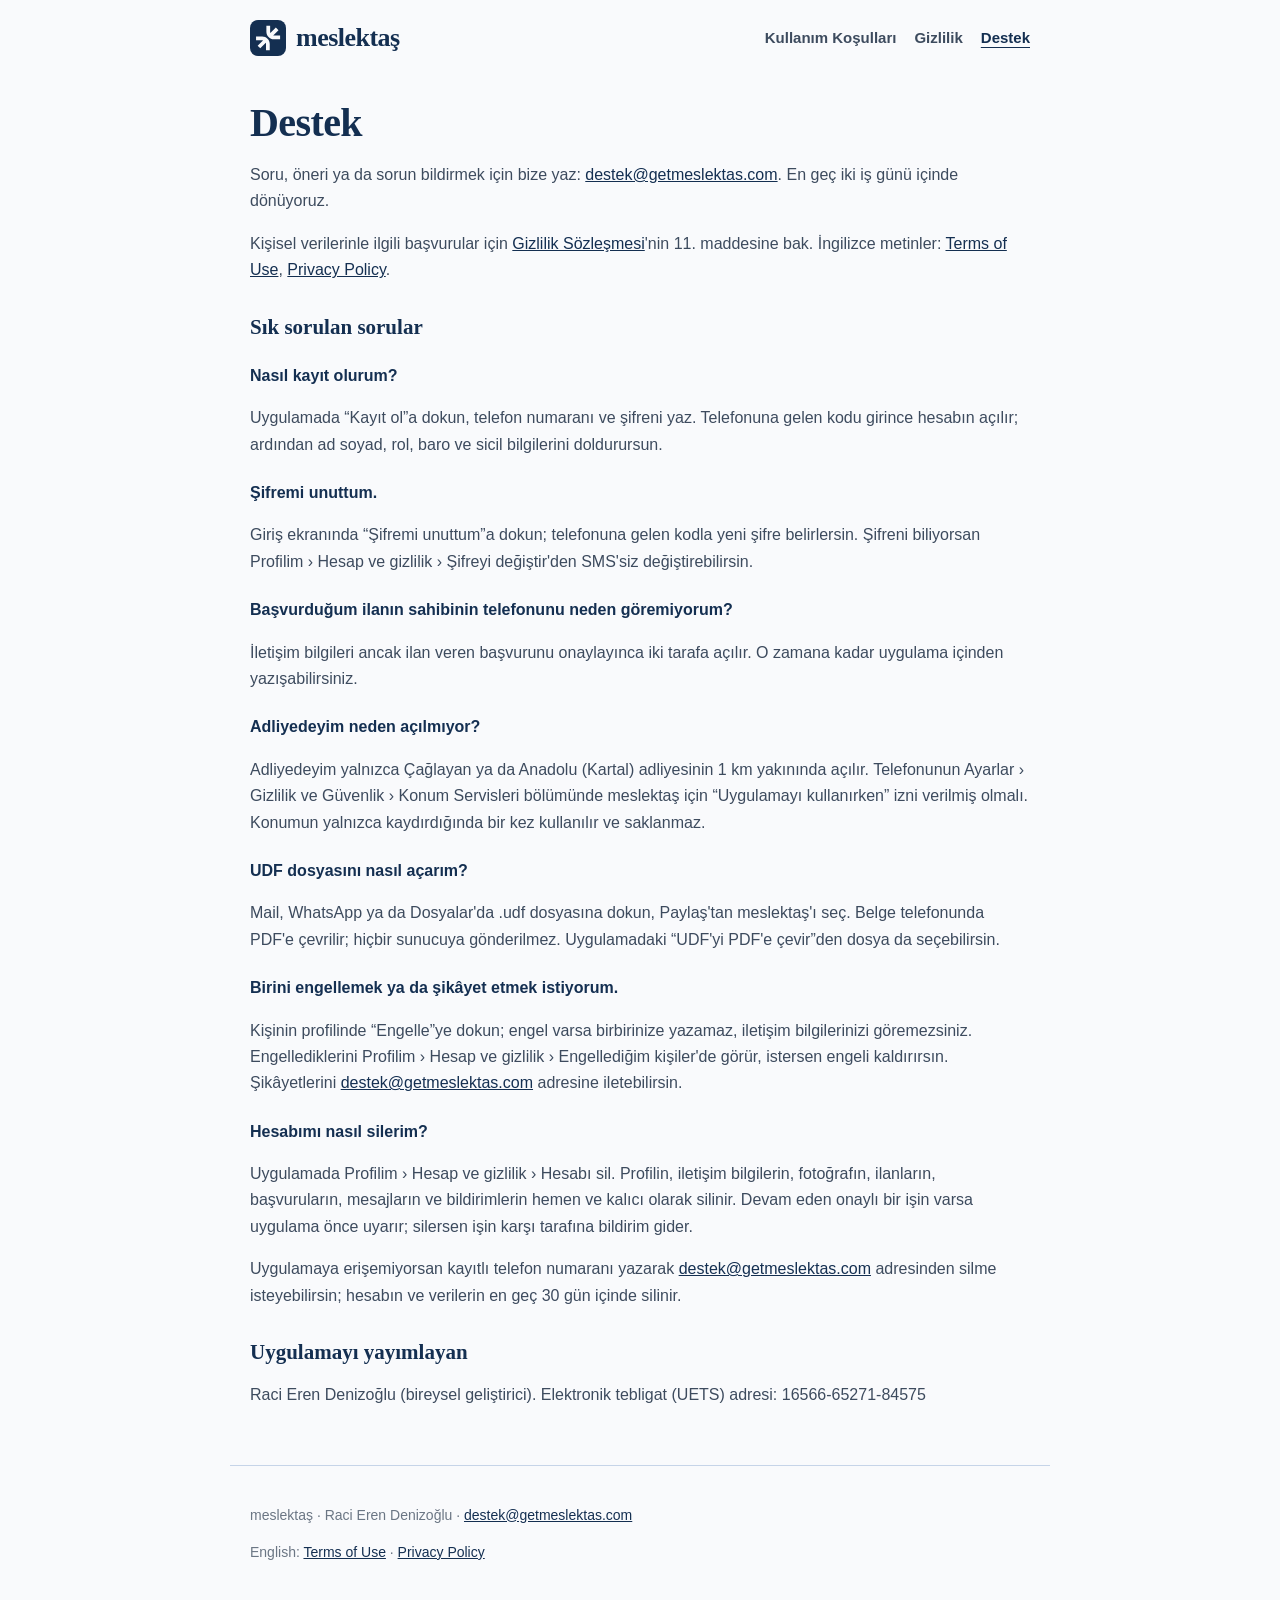
==== destek/index.html @ 65738073 "Site: 2026-10-09" ====
<!doctype html>
<html lang="tr">
<head>
<meta charset="utf-8">
<meta name="viewport" content="width=device-width, initial-scale=1">
<title>Destek · meslektaş</title>
<meta name="description" content="meslektaş destek ve sık sorulan sorular">
<link rel="icon" type="image/svg+xml" href="../favicon.svg">
<link rel="stylesheet" href="../site.css">
</head>
<body>
<header class="top">
  <a class="brand" href="../"><svg viewBox="0 0 1024 1024" aria-hidden="true"><rect width="1024" height="1024" rx="230" fill="#142F51"/><path fill="#F9FAFC" d="M347.592 471.648C465.914 471.648 561.832 567.567 561.832 685.889V861.481H455.269V685.889C455.269 673.288 453.104 661.193 449.127 649.954L292.6 806.482L217.248 731.13L368.196 580.181C361.527 578.889 354.639 578.211 347.592 578.211H172V471.648H347.592Z"/><path fill="#F9FAFC" d="M680.408 549.833C562.086 549.833 466.168 453.914 466.168 335.592V160H572.731V335.592C572.731 348.192 574.896 360.288 578.873 371.526L735.4 214.999L810.752 290.35L659.804 441.3C666.473 442.592 673.361 443.269 680.408 443.269H856V549.833H680.408Z"/></svg><span>meslektaş</span></a>
  <nav><a href="../kullanim-kosullari/">Kullanım Koşulları</a><a href="../gizlilik/">Gizlilik</a><a href="../destek/" aria-current="page">Destek</a></nav>
</header>
<main><article class="doc">
<h1>Destek</h1>
<p>Soru, öneri ya da sorun bildirmek için bize yaz: <a href="mailto:destek@getmeslektas.com">destek@getmeslektas.com</a>. En geç iki iş günü içinde dönüyoruz.</p>
<p>Kişisel verilerinle ilgili başvurular için <a href="../gizlilik/">Gizlilik Sözleşmesi</a>'nin 11. maddesine bak. İngilizce metinler: <a href="../terms/">Terms of Use</a>, <a href="../privacy/">Privacy Policy</a>.</p>

<h2>Sık sorulan sorular</h2>

<h3>Nasıl kayıt olurum?</h3>
<p>Uygulamada “Kayıt ol”a dokun, telefon numaranı ve şifreni yaz. Telefonuna gelen kodu girince hesabın açılır; ardından ad soyad, rol, baro ve sicil bilgilerini doldurursun.</p>

<h3>Şifremi unuttum.</h3>
<p>Giriş ekranında “Şifremi unuttum”a dokun; telefonuna gelen kodla yeni şifre belirlersin. Şifreni biliyorsan Profilim › Hesap ve gizlilik › Şifreyi değiştir'den SMS'siz değiştirebilirsin.</p>

<h3>Başvurduğum ilanın sahibinin telefonunu neden göremiyorum?</h3>
<p>İletişim bilgileri ancak ilan veren başvurunu onaylayınca iki tarafa açılır. O zamana kadar uygulama içinden yazışabilirsiniz.</p>

<h3>Adliyedeyim neden açılmıyor?</h3>
<p>Adliyedeyim yalnızca Çağlayan ya da Anadolu (Kartal) adliyesinin 1 km yakınında açılır. Telefonunun Ayarlar › Gizlilik ve Güvenlik › Konum Servisleri bölümünde meslektaş için “Uygulamayı kullanırken” izni verilmiş olmalı. Konumun yalnızca kaydırdığında bir kez kullanılır ve saklanmaz.</p>

<h3>UDF dosyasını nasıl açarım?</h3>
<p>Mail, WhatsApp ya da Dosyalar'da .udf dosyasına dokun, Paylaş'tan meslektaş'ı seç. Belge telefonunda PDF'e çevrilir; hiçbir sunucuya gönderilmez. Uygulamadaki “UDF'yi PDF'e çevir”den dosya da seçebilirsin.</p>

<h3>Birini engellemek ya da şikâyet etmek istiyorum.</h3>
<p>Kişinin profilinde “Engelle”ye dokun; engel varsa birbirinize yazamaz, iletişim bilgilerinizi göremezsiniz. Engellediklerini Profilim › Hesap ve gizlilik › Engellediğim kişiler'de görür, istersen engeli kaldırırsın. Şikâyetlerini <a href="mailto:destek@getmeslektas.com">destek@getmeslektas.com</a> adresine iletebilirsin.</p>

<h3 id="hesap-silme">Hesabımı nasıl silerim?</h3>
<p>Uygulamada Profilim › Hesap ve gizlilik › Hesabı sil. Profilin, iletişim bilgilerin, fotoğrafın, ilanların, başvuruların, mesajların ve bildirimlerin hemen ve kalıcı olarak silinir. Devam eden onaylı bir işin varsa uygulama önce uyarır; silersen işin karşı tarafına bildirim gider.</p>
<p>Uygulamaya erişemiyorsan kayıtlı telefon numaranı yazarak <a href="mailto:destek@getmeslektas.com?subject=Hesap%20silme">destek@getmeslektas.com</a> adresinden silme isteyebilirsin; hesabın ve verilerin en geç 30 gün içinde silinir.</p>

<h2>Uygulamayı yayımlayan</h2>
<p>Raci Eren Denizoğlu (bireysel geliştirici). Elektronik tebligat (UETS) adresi: 16566-65271-84575</p>
</article></main>
<footer class="foot">
  <p>meslektaş · Raci Eren Denizoğlu · <a href="mailto:destek@getmeslektas.com">destek@getmeslektas.com</a></p>
  <p>English: <a href="../terms/">Terms of Use</a> · <a href="../privacy/">Privacy Policy</a></p>
</footer>
</body>
</html>
---- site.css ----
/* meslektaş internet sitesi: uygulamanın renkleri ve dili, sade, telefonda okunur. */
:root {
  --bg: #f9fafc; --surface: #fff; --text: #142f51; --text-2: #3d4b5e; --muted: #6b7684;
  --border: #c6d4e8; --accent: #142f51; --mark: #fff3bf;
  color-scheme: light dark;
}
@media (prefers-color-scheme: dark) {
  :root { --bg: #131417; --surface: #1d2026; --text: #f1f3f7; --text-2: #c7ccd4; --muted: #959ba5; --border: #38414f; --accent: #4e82cc; --mark: #4a3e28; }
}
* { box-sizing: border-box; }
html { -webkit-text-size-adjust: 100%; }
body { margin: 0; background: var(--bg); color: var(--text); font: 16px/1.65 -apple-system, BlinkMacSystemFont, "Segoe UI", Roboto, sans-serif; }
a { color: var(--accent); }
.top { display: flex; flex-wrap: wrap; gap: 12px 24px; align-items: center; justify-content: space-between; max-width: 820px; margin: 0 auto; padding: 20px; }
.brand { display: flex; align-items: center; gap: 10px; color: var(--text); text-decoration: none; font: 600 26px/1 Georgia, "Times New Roman", serif; letter-spacing: -0.02em; }
.brand svg { width: 36px; height: 36px; }
.top nav { display: flex; flex-wrap: wrap; gap: 6px 18px; font-size: 15px; font-weight: 600; }
.top nav a { color: var(--text-2); text-decoration: none; }
.top nav a[aria-current="page"] { color: var(--text); text-decoration: underline; text-underline-offset: 4px; }
main { max-width: 820px; margin: 0 auto; padding: 8px 20px 40px; }
.hero { padding: 40px 0 24px; }
.hero h1, .doc h1 { font: 600 clamp(28px, 6vw, 40px)/1.15 Georgia, "Times New Roman", serif; letter-spacing: -0.015em; margin: 0 0 14px; }
.lead { font-size: 18px; color: var(--text-2); max-width: 640px; }
.soon { display: inline-block; margin-top: 8px; padding: 8px 14px; border-radius: 12px; background: var(--accent); color: #fff; font-weight: 600; }
.cards { display: grid; grid-template-columns: repeat(auto-fit, minmax(230px, 1fr)); gap: 14px; margin-top: 12px; }
.card { padding: 18px 20px; border-radius: 18px; background: var(--surface); border: 1px solid var(--border); }
.card h2 { margin: 0 0 6px; font-size: 17px; }
.card p { margin: 0; color: var(--text-2); font-size: 15px; }
.doc { padding-top: 16px; }
.doc .meta { color: var(--muted); font-size: 14px; margin-top: -6px; }
.doc h2 { font: 600 21px/1.3 Georgia, "Times New Roman", serif; margin: 30px 0 8px; }
.doc h3 { font-size: 16px; margin: 22px 0 4px; }
.doc p, .doc li { color: var(--text-2); }
.doc ul { padding-left: 22px; }
mark { background: var(--mark); color: inherit; padding: 0 3px; border-radius: 4px; }
.foot { max-width: 820px; margin: 0 auto; padding: 24px 20px 40px; border-top: 1px solid var(--border); color: var(--muted); font-size: 14px; }
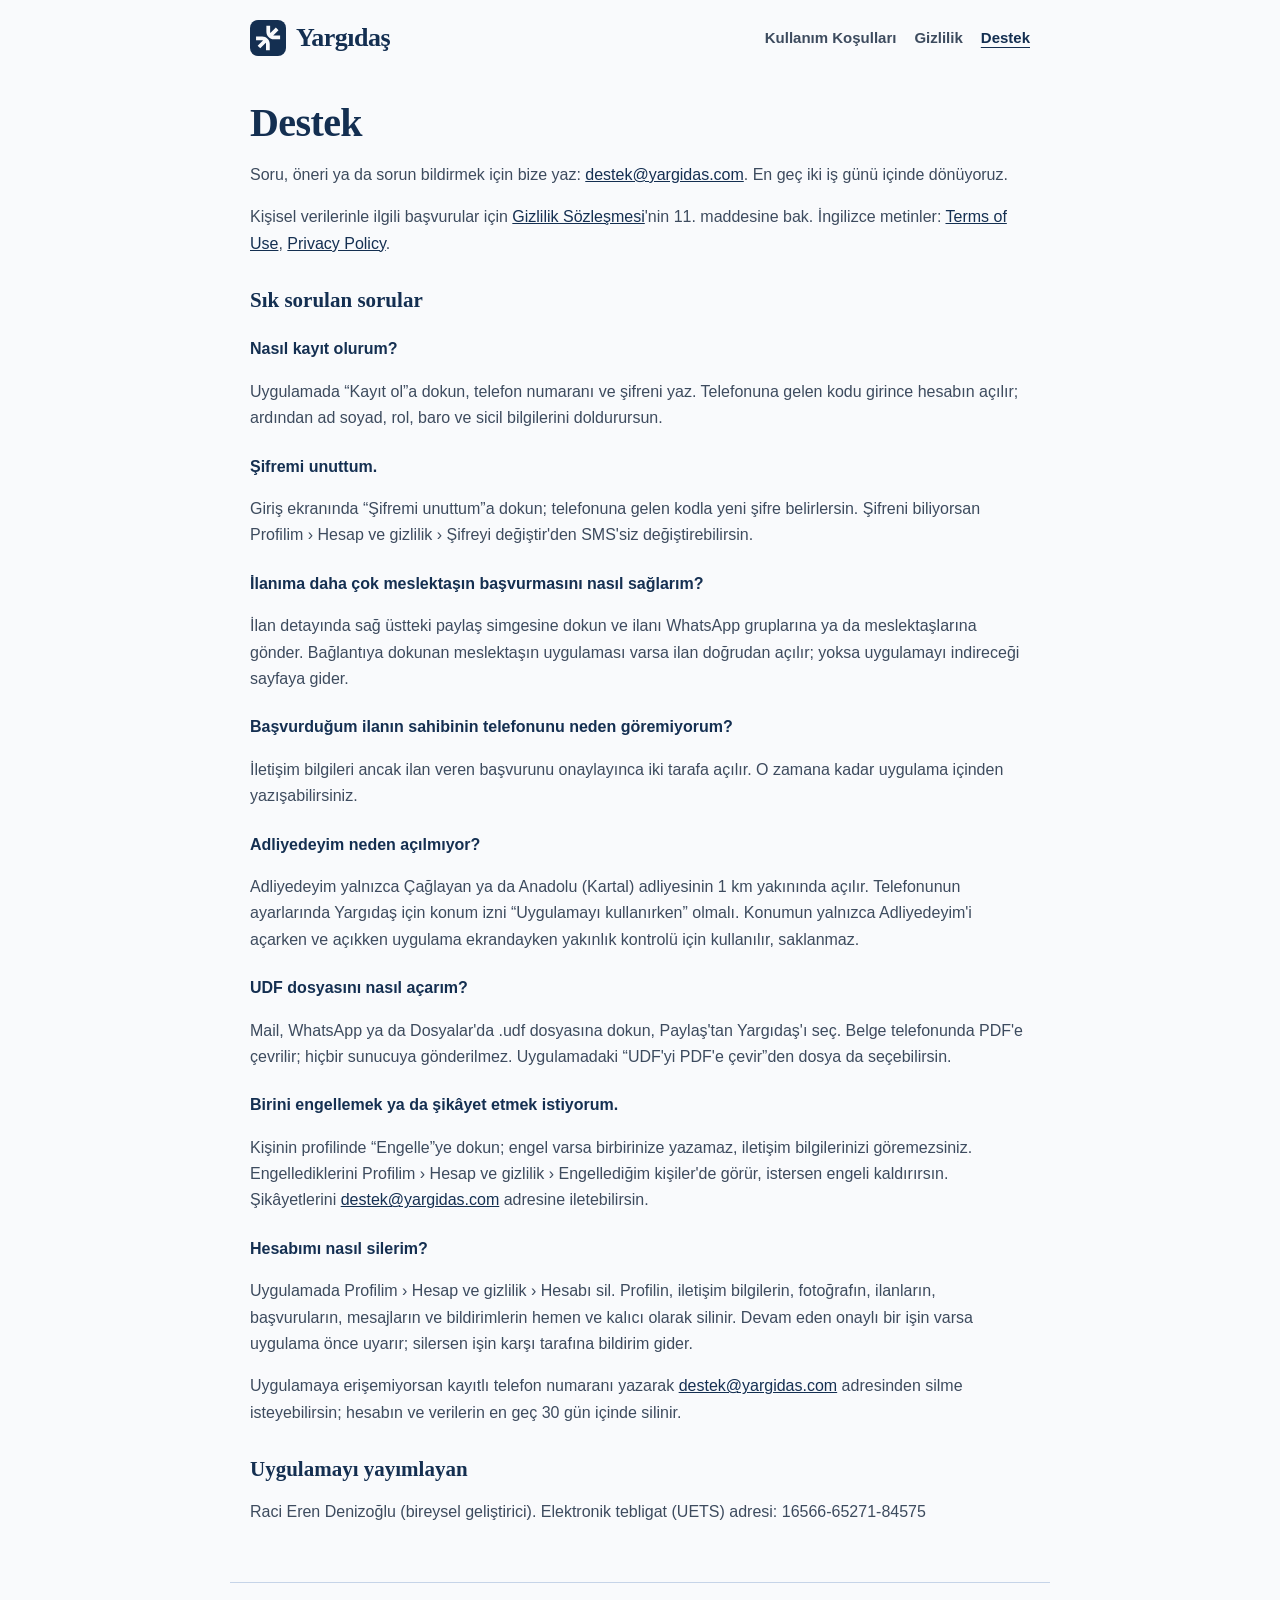
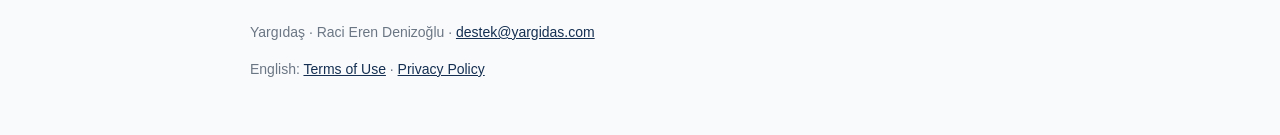
==== commit 2957dc78: "Site: 2026-10-31" ====
--- a/destek/index.html
+++ b/destek/index.html
@@ -3,19 +3,19 @@
 <head>
 <meta charset="utf-8">
 <meta name="viewport" content="width=device-width, initial-scale=1">
-<title>Destek · meslektaş</title>
-<meta name="description" content="meslektaş destek ve sık sorulan sorular">
+<title>Destek · Yargıdaş</title>
+<meta name="description" content="Yargıdaş destek ve sık sorulan sorular">
 <link rel="icon" type="image/svg+xml" href="../favicon.svg">
 <link rel="stylesheet" href="../site.css">
 </head>
 <body>
 <header class="top">
-  <a class="brand" href="../"><svg viewBox="0 0 1024 1024" aria-hidden="true"><rect width="1024" height="1024" rx="230" fill="#142F51"/><path fill="#F9FAFC" d="M347.592 471.648C465.914 471.648 561.832 567.567 561.832 685.889V861.481H455.269V685.889C455.269 673.288 453.104 661.193 449.127 649.954L292.6 806.482L217.248 731.13L368.196 580.181C361.527 578.889 354.639 578.211 347.592 578.211H172V471.648H347.592Z"/><path fill="#F9FAFC" d="M680.408 549.833C562.086 549.833 466.168 453.914 466.168 335.592V160H572.731V335.592C572.731 348.192 574.896 360.288 578.873 371.526L735.4 214.999L810.752 290.35L659.804 441.3C666.473 442.592 673.361 443.269 680.408 443.269H856V549.833H680.408Z"/></svg><span>meslektaş</span></a>
+  <a class="brand" href="../"><svg viewBox="0 0 1024 1024" aria-hidden="true"><rect width="1024" height="1024" rx="230" fill="#142F51"/><path fill="#F9FAFC" d="M347.592 471.648C465.914 471.648 561.832 567.567 561.832 685.889V861.481H455.269V685.889C455.269 673.288 453.104 661.193 449.127 649.954L292.6 806.482L217.248 731.13L368.196 580.181C361.527 578.889 354.639 578.211 347.592 578.211H172V471.648H347.592Z"/><path fill="#F9FAFC" d="M680.408 549.833C562.086 549.833 466.168 453.914 466.168 335.592V160H572.731V335.592C572.731 348.192 574.896 360.288 578.873 371.526L735.4 214.999L810.752 290.35L659.804 441.3C666.473 442.592 673.361 443.269 680.408 443.269H856V549.833H680.408Z"/></svg><span>Yargıdaş</span></a>
   <nav><a href="../kullanim-kosullari/">Kullanım Koşulları</a><a href="../gizlilik/">Gizlilik</a><a href="../destek/" aria-current="page">Destek</a></nav>
 </header>
 <main><article class="doc">
 <h1>Destek</h1>
-<p>Soru, öneri ya da sorun bildirmek için bize yaz: <a href="mailto:destek@getmeslektas.com">destek@getmeslektas.com</a>. En geç iki iş günü içinde dönüyoruz.</p>
+<p>Soru, öneri ya da sorun bildirmek için bize yaz: <a href="mailto:destek@yargidas.com">destek@yargidas.com</a>. En geç iki iş günü içinde dönüyoruz.</p>
 <p>Kişisel verilerinle ilgili başvurular için <a href="../gizlilik/">Gizlilik Sözleşmesi</a>'nin 11. maddesine bak. İngilizce metinler: <a href="../terms/">Terms of Use</a>, <a href="../privacy/">Privacy Policy</a>.</p>
 
 <h2>Sık sorulan sorular</h2>
@@ -26,27 +26,30 @@
 <h3>Şifremi unuttum.</h3>
 <p>Giriş ekranında “Şifremi unuttum”a dokun; telefonuna gelen kodla yeni şifre belirlersin. Şifreni biliyorsan Profilim › Hesap ve gizlilik › Şifreyi değiştir'den SMS'siz değiştirebilirsin.</p>
 
+<h3>İlanıma daha çok meslektaşın başvurmasını nasıl sağlarım?</h3>
+<p>İlan detayında sağ üstteki paylaş simgesine dokun ve ilanı WhatsApp gruplarına ya da meslektaşlarına gönder. Bağlantıya dokunan meslektaşın uygulaması varsa ilan doğrudan açılır; yoksa uygulamayı indireceği sayfaya gider.</p>
+
 <h3>Başvurduğum ilanın sahibinin telefonunu neden göremiyorum?</h3>
 <p>İletişim bilgileri ancak ilan veren başvurunu onaylayınca iki tarafa açılır. O zamana kadar uygulama içinden yazışabilirsiniz.</p>
 
 <h3>Adliyedeyim neden açılmıyor?</h3>
-<p>Adliyedeyim yalnızca Çağlayan ya da Anadolu (Kartal) adliyesinin 1 km yakınında açılır. Telefonunun Ayarlar › Gizlilik ve Güvenlik › Konum Servisleri bölümünde meslektaş için “Uygulamayı kullanırken” izni verilmiş olmalı. Konumun yalnızca kaydırdığında bir kez kullanılır ve saklanmaz.</p>
+<p>Adliyedeyim yalnızca Çağlayan ya da Anadolu (Kartal) adliyesinin 1 km yakınında açılır. Telefonunun ayarlarında Yargıdaş için konum izni “Uygulamayı kullanırken” olmalı. Konumun yalnızca Adliyedeyim'i açarken ve açıkken uygulama ekrandayken yakınlık kontrolü için kullanılır, saklanmaz.</p>
 
 <h3>UDF dosyasını nasıl açarım?</h3>
-<p>Mail, WhatsApp ya da Dosyalar'da .udf dosyasına dokun, Paylaş'tan meslektaş'ı seç. Belge telefonunda PDF'e çevrilir; hiçbir sunucuya gönderilmez. Uygulamadaki “UDF'yi PDF'e çevir”den dosya da seçebilirsin.</p>
+<p>Mail, WhatsApp ya da Dosyalar'da .udf dosyasına dokun, Paylaş'tan Yargıdaş'ı seç. Belge telefonunda PDF'e çevrilir; hiçbir sunucuya gönderilmez. Uygulamadaki “UDF'yi PDF'e çevir”den dosya da seçebilirsin.</p>
 
 <h3>Birini engellemek ya da şikâyet etmek istiyorum.</h3>
-<p>Kişinin profilinde “Engelle”ye dokun; engel varsa birbirinize yazamaz, iletişim bilgilerinizi göremezsiniz. Engellediklerini Profilim › Hesap ve gizlilik › Engellediğim kişiler'de görür, istersen engeli kaldırırsın. Şikâyetlerini <a href="mailto:destek@getmeslektas.com">destek@getmeslektas.com</a> adresine iletebilirsin.</p>
+<p>Kişinin profilinde “Engelle”ye dokun; engel varsa birbirinize yazamaz, iletişim bilgilerinizi göremezsiniz. Engellediklerini Profilim › Hesap ve gizlilik › Engellediğim kişiler'de görür, istersen engeli kaldırırsın. Şikâyetlerini <a href="mailto:destek@yargidas.com">destek@yargidas.com</a> adresine iletebilirsin.</p>
 
 <h3 id="hesap-silme">Hesabımı nasıl silerim?</h3>
 <p>Uygulamada Profilim › Hesap ve gizlilik › Hesabı sil. Profilin, iletişim bilgilerin, fotoğrafın, ilanların, başvuruların, mesajların ve bildirimlerin hemen ve kalıcı olarak silinir. Devam eden onaylı bir işin varsa uygulama önce uyarır; silersen işin karşı tarafına bildirim gider.</p>
-<p>Uygulamaya erişemiyorsan kayıtlı telefon numaranı yazarak <a href="mailto:destek@getmeslektas.com?subject=Hesap%20silme">destek@getmeslektas.com</a> adresinden silme isteyebilirsin; hesabın ve verilerin en geç 30 gün içinde silinir.</p>
+<p>Uygulamaya erişemiyorsan kayıtlı telefon numaranı yazarak <a href="mailto:destek@yargidas.com">destek@yargidas.com</a> adresinden silme isteyebilirsin; hesabın ve verilerin en geç 30 gün içinde silinir.</p>
 
 <h2>Uygulamayı yayımlayan</h2>
 <p>Raci Eren Denizoğlu (bireysel geliştirici). Elektronik tebligat (UETS) adresi: 16566-65271-84575</p>
 </article></main>
 <footer class="foot">
-  <p>meslektaş · Raci Eren Denizoğlu · <a href="mailto:destek@getmeslektas.com">destek@getmeslektas.com</a></p>
+  <p>Yargıdaş · Raci Eren Denizoğlu · <a href="mailto:destek@yargidas.com">destek@yargidas.com</a></p>
   <p>English: <a href="../terms/">Terms of Use</a> · <a href="../privacy/">Privacy Policy</a></p>
 </footer>
 </body>
--- a/site.css
+++ b/site.css
@@ -1,4 +1,4 @@
-/* meslektaş internet sitesi: uygulamanın renkleri ve dili, sade, telefonda okunur. */
+/* Yargıdaş internet sitesi: uygulamanın renkleri ve dili, sade, telefonda okunur. */
 :root {
   --bg: #f9fafc; --surface: #fff; --text: #142f51; --text-2: #3d4b5e; --muted: #6b7684;
   --border: #c6d4e8; --accent: #142f51; --mark: #fff3bf;
@@ -21,12 +21,14 @@
 .hero { padding: 40px 0 24px; }
 .hero h1, .doc h1 { font: 600 clamp(28px, 6vw, 40px)/1.15 Georgia, "Times New Roman", serif; letter-spacing: -0.015em; margin: 0 0 14px; }
 .lead { font-size: 18px; color: var(--text-2); max-width: 640px; }
+.store { display: inline-block; margin-top: 8px; padding: 12px 18px; border-radius: 12px; background: var(--accent); color: #fff; font-weight: 600; text-decoration: none; }
 .soon { display: inline-block; margin-top: 8px; padding: 8px 14px; border-radius: 12px; background: var(--accent); color: #fff; font-weight: 600; }
 .cards { display: grid; grid-template-columns: repeat(auto-fit, minmax(230px, 1fr)); gap: 14px; margin-top: 12px; }
 .card { padding: 18px 20px; border-radius: 18px; background: var(--surface); border: 1px solid var(--border); }
 .card h2 { margin: 0 0 6px; font-size: 17px; }
 .card p { margin: 0; color: var(--text-2); font-size: 15px; }
 .doc { padding-top: 16px; }
+.hero .meta { color: var(--muted); font-size: 14px; margin-top: 10px; }
 .doc .meta { color: var(--muted); font-size: 14px; margin-top: -6px; }
 .doc h2 { font: 600 21px/1.3 Georgia, "Times New Roman", serif; margin: 30px 0 8px; }
 .doc h3 { font-size: 16px; margin: 22px 0 4px; }
